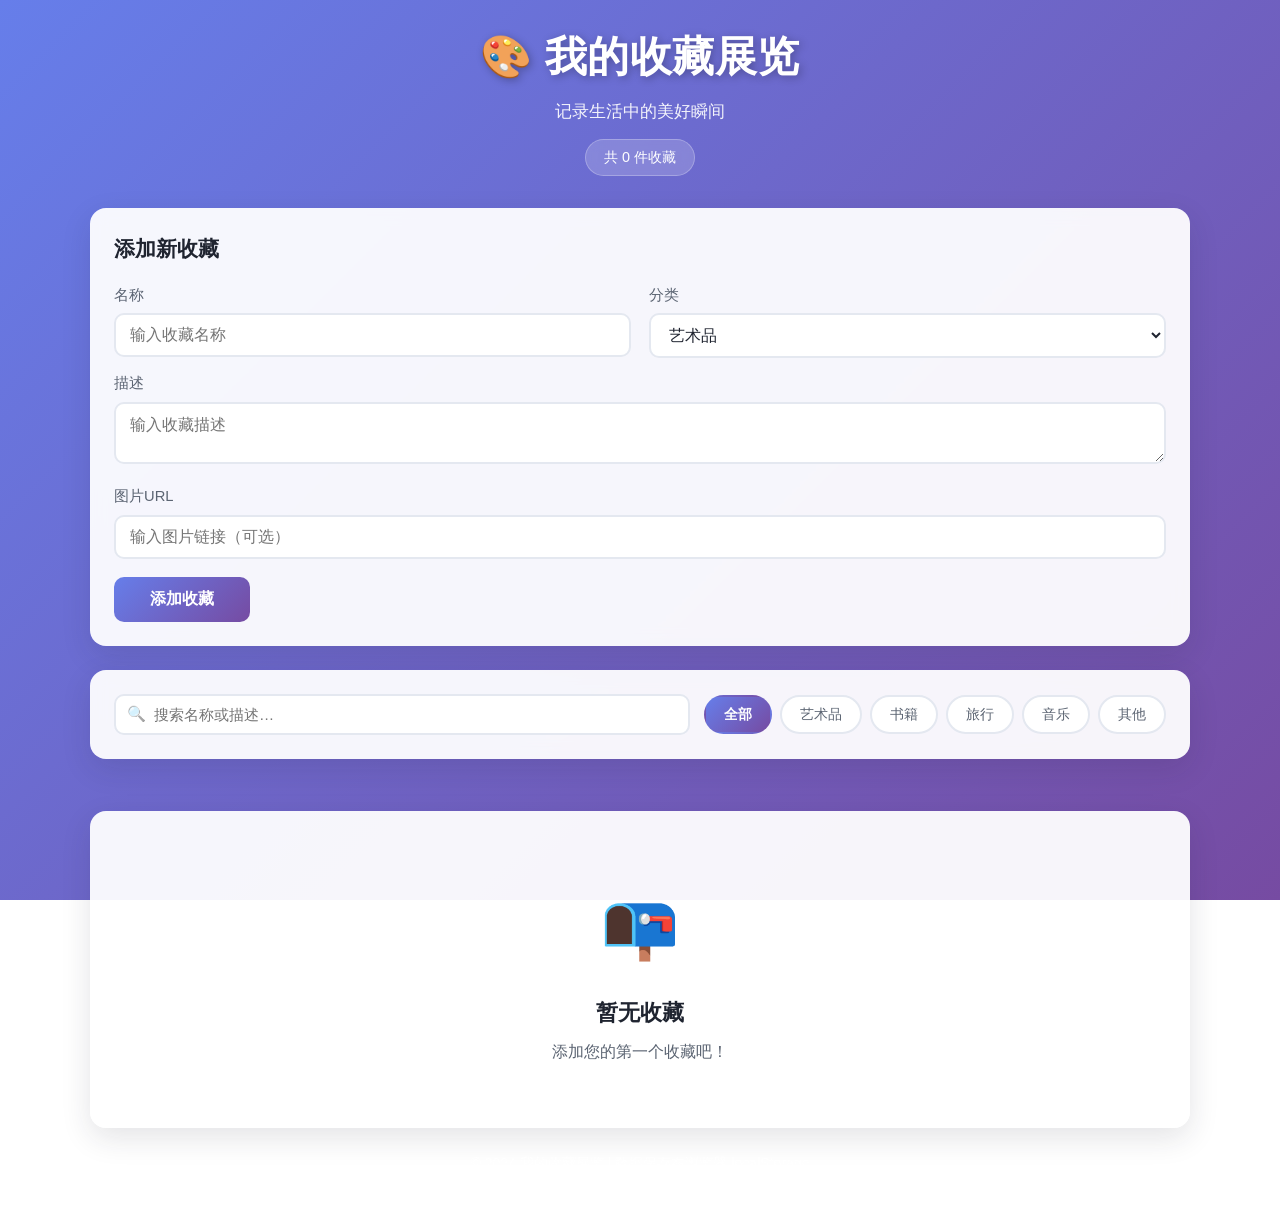
==== index.html @ 1110637a "我的收藏展览：优化后的纯前端收藏管理站" ====
<!DOCTYPE html>
<html lang="zh-CN">
<head>
    <meta charset="UTF-8">
    <meta name="viewport" content="width=device-width, initial-scale=1.0">
    <meta name="description" content="我的收藏展览 - 记录生活中的美好瞬间">
    <meta name="theme-color" content="#667eea">
    <link rel="icon" href="data:image/svg+xml,<svg xmlns='http://www.w3.org/2000/svg' viewBox='0 0 100 100'><text y='.9em' font-size='90'>🎨</text></svg>">
    <title>我的收藏展览</title>
    <link rel="stylesheet" href="style.css">
</head>
<body>
    <header>
        <h1>🎨 我的收藏展览</h1>
        <p>记录生活中的美好瞬间</p>
        <div class="header-stats" id="statCount">共 0 件收藏</div>
    </header>

    <main>
        <section class="panel add-section" aria-labelledby="formTitle">
            <div class="panel-head">
                <h2 id="formTitle">添加新收藏</h2>
                <button type="button" class="btn-cancel-edit" id="cancelEdit" hidden>取消编辑</button>
            </div>
            <form id="addForm">
                <div class="form-grid">
                    <div class="form-group">
                        <label for="name">名称</label>
                        <input type="text" id="name" placeholder="输入收藏名称" required maxlength="60">
                    </div>
                    <div class="form-group">
                        <label for="category">分类</label>
                        <select id="category">
                            <option value="art">艺术品</option>
                            <option value="book">书籍</option>
                            <option value="travel">旅行</option>
                            <option value="music">音乐</option>
                            <option value="other">其他</option>
                        </select>
                    </div>
                    <div class="form-group form-group-full">
                        <label for="description">描述</label>
                        <textarea id="description" placeholder="输入收藏描述" rows="2" maxlength="300"></textarea>
                    </div>
                    <div class="form-group form-group-full">
                        <label for="image">图片URL</label>
                        <input type="url" id="image" placeholder="输入图片链接（可选）">
                    </div>
                </div>
                <button type="submit" id="submitBtn">添加收藏</button>
            </form>
        </section>

        <section class="panel filter-section" aria-label="筛选与搜索">
            <div class="filter-row">
                <div class="search-box">
                    <span class="search-icon" aria-hidden="true">🔍</span>
                    <input type="search" id="searchInput" placeholder="搜索名称或描述…" autocomplete="off">
                </div>
                <div class="filter-buttons" role="tablist" aria-label="分类筛选">
                    <button class="filter-btn active" data-category="all" role="tab" aria-selected="true">全部</button>
                    <button class="filter-btn" data-category="art" role="tab" aria-selected="false">艺术品</button>
                    <button class="filter-btn" data-category="book" role="tab" aria-selected="false">书籍</button>
                    <button class="filter-btn" data-category="travel" role="tab" aria-selected="false">旅行</button>
                    <button class="filter-btn" data-category="music" role="tab" aria-selected="false">音乐</button>
                    <button class="filter-btn" data-category="other" role="tab" aria-selected="false">其他</button>
                </div>
            </div>
        </section>

        <div class="collection-grid" id="collectionGrid" aria-live="polite"></div>

        <div class="empty-state" id="emptyState" hidden>
            <div class="empty-icon">📭</div>
            <h3 id="emptyTitle">暂无收藏</h3>
            <p id="emptyText">添加您的第一个收藏吧！</p>
        </div>
    </main>

    <footer>
        <p>© 2024 我的收藏展览 | 数据保存在浏览器 localStorage</p>
    </footer>

    <script src="script.js" defer></script>
</body>
</html>
---- style.css ----
:root {
    --primary: #667eea;
    --primary-dark: #5a67d8;
    --accent: #764ba2;
    --bg-start: #667eea;
    --bg-end: #764ba2;
    --text: #1f2430;
    --text-soft: #5b6472;
    --card-bg: rgba(255, 255, 255, 0.94);
    --border: #e4e8f0;
    --radius: 16px;
    --shadow: 0 10px 30px rgba(31, 36, 48, 0.12);
    --shadow-hover: 0 18px 44px rgba(31, 36, 48, 0.2);
    --danger: #ff6b6b;
    --danger-dark: #e05252;
}

* {
    margin: 0;
    padding: 0;
    box-sizing: border-box;
}

html {
    color-scheme: light;
}

body {
    font-family: "Segoe UI", "PingFang SC", "Microsoft YaHei", Tahoma, Geneva, Verdana, sans-serif;
    background: linear-gradient(135deg, var(--bg-start) 0%, var(--bg-end) 100%);
    background-attachment: fixed;
    min-height: 100vh;
    padding: 24px 16px 40px;
    color: var(--text);
    line-height: 1.6;
}

header {
    text-align: center;
    color: white;
    margin-bottom: 32px;
}

header h1 {
    font-size: clamp(1.8rem, 4vw, 2.6rem);
    margin-bottom: 8px;
    text-shadow: 2px 2px 8px rgba(0, 0, 0, 0.28);
    letter-spacing: 0.5px;
}

header p {
    font-size: 1.05rem;
    opacity: 0.92;
}

.header-stats {
    display: inline-block;
    margin-top: 14px;
    padding: 6px 18px;
    border-radius: 999px;
    background: rgba(255, 255, 255, 0.18);
    backdrop-filter: blur(6px);
    -webkit-backdrop-filter: blur(6px);
    font-size: 0.9rem;
    font-weight: 500;
    border: 1px solid rgba(255, 255, 255, 0.25);
}

main {
    max-width: 1100px;
    margin: 0 auto;
}

.panel {
    background: var(--card-bg);
    border-radius: var(--radius);
    padding: 24px;
    margin-bottom: 24px;
    box-shadow: var(--shadow);
    backdrop-filter: blur(8px);
    -webkit-backdrop-filter: blur(8px);
}

.panel-head {
    display: flex;
    align-items: center;
    justify-content: space-between;
    margin-bottom: 18px;
    gap: 12px;
}

.panel-head h2 {
    font-size: 1.3rem;
    color: var(--text);
}

.btn-cancel-edit {
    padding: 6px 14px;
    border: 1px solid var(--border);
    border-radius: 8px;
    background: #f5f7fb;
    color: var(--text-soft);
    font-size: 0.85rem;
    cursor: pointer;
    transition: all 0.2s;
}

.btn-cancel-edit:hover {
    background: #eaeef6;
    color: var(--text);
}

.form-grid {
    display: grid;
    grid-template-columns: 1fr 1fr;
    gap: 14px 18px;
}

.form-group-full {
    grid-column: 1 / -1;
}

.form-group label {
    display: block;
    margin-bottom: 6px;
    color: var(--text-soft);
    font-weight: 500;
    font-size: 0.92rem;
}

.form-group input,
.form-group textarea,
.form-group select {
    width: 100%;
    padding: 11px 14px;
    border: 2px solid var(--border);
    border-radius: 10px;
    font-size: 0.98rem;
    font-family: inherit;
    color: var(--text);
    background: #fff;
    transition: border-color 0.2s, box-shadow 0.2s;
}

.form-group input:focus,
.form-group textarea:focus,
.form-group select:focus {
    outline: none;
    border-color: var(--primary);
    box-shadow: 0 0 0 3px rgba(102, 126, 234, 0.18);
}

#addForm > button[type="submit"] {
    margin-top: 18px;
    background: linear-gradient(135deg, var(--primary) 0%, var(--accent) 100%);
    color: white;
    border: none;
    padding: 12px 36px;
    border-radius: 10px;
    font-size: 1rem;
    font-weight: 600;
    cursor: pointer;
    transition: transform 0.18s, box-shadow 0.18s, filter 0.18s;
}

#addForm > button[type="submit"]:hover {
    transform: translateY(-2px);
    box-shadow: 0 8px 24px rgba(102, 126, 234, 0.45);
    filter: brightness(1.05);
}

#addForm > button[type="submit"]:active {
    transform: translateY(0);
}

/* ---- Filter & search ---- */
.filter-row {
    display: flex;
    flex-wrap: wrap;
    align-items: center;
    gap: 14px;
}

.search-box {
    position: relative;
    flex: 1 1 240px;
    min-width: 200px;
}

.search-icon {
    position: absolute;
    left: 13px;
    top: 50%;
    transform: translateY(-50%);
    font-size: 0.95rem;
    opacity: 0.55;
    pointer-events: none;
}

.search-box input {
    width: 100%;
    padding: 10px 14px 10px 38px;
    border: 2px solid var(--border);
    border-radius: 10px;
    font-size: 0.95rem;
    font-family: inherit;
    transition: border-color 0.2s, box-shadow 0.2s;
}

.search-box input:focus {
    outline: none;
    border-color: var(--primary);
    box-shadow: 0 0 0 3px rgba(102, 126, 234, 0.18);
}

.filter-buttons {
    display: flex;
    flex-wrap: wrap;
    gap: 8px;
}

.filter-btn {
    padding: 8px 18px;
    border: 2px solid var(--border);
    border-radius: 999px;
    background: #fff;
    color: var(--text-soft);
    cursor: pointer;
    transition: all 0.22s;
    font-size: 0.88rem;
    font-family: inherit;
}

.filter-btn:hover {
    border-color: var(--primary);
    color: var(--primary);
}

.filter-btn.active {
    background: linear-gradient(135deg, var(--primary) 0%, var(--accent) 100%);
    border-color: transparent;
    color: white;
    font-weight: 600;
}

/* ---- Collection grid & cards ---- */
.collection-grid {
    display: grid;
    grid-template-columns: repeat(auto-fill, minmax(270px, 1fr));
    gap: 22px;
    margin-bottom: 28px;
}

.collection-card {
    background: var(--card-bg);
    border-radius: var(--radius);
    overflow: hidden;
    box-shadow: var(--shadow);
    transition: transform 0.25s, box-shadow 0.25s;
    display: flex;
    flex-direction: column;
    animation: cardIn 0.35s ease both;
}

@keyframes cardIn {
    from {
        opacity: 0;
        transform: translateY(10px);
    }
    to {
        opacity: 1;
        transform: translateY(0);
    }
}

.collection-card:hover {
    transform: translateY(-6px);
    box-shadow: var(--shadow-hover);
}

.card-image {
    width: 100%;
    aspect-ratio: 16 / 10;
    background: linear-gradient(135deg, #eef1f8 0%, #d8ddf0 100%);
    display: flex;
    align-items: center;
    justify-content: center;
    font-size: 3rem;
    overflow: hidden;
}

.card-image img {
    width: 100%;
    height: 100%;
    object-fit: cover;
    display: block;
}

.card-image .img-fallback {
    font-size: 3rem;
}

.card-content {
    padding: 18px 20px 20px;
    display: flex;
    flex-direction: column;
    flex: 1;
}

.card-meta {
    display: flex;
    align-items: center;
    justify-content: space-between;
    margin-bottom: 10px;
}

.card-category {
    display: inline-block;
    padding: 3px 12px;
    border-radius: 999px;
    font-size: 0.78rem;
    font-weight: 600;
    background: #eef1fb;
    color: var(--primary-dark);
}

.card-category.cat-book { background: #e8f6ef; color: #1f9d63; }
.card-category.cat-travel { background: #e8f1fd; color: #2f7de1; }
.card-category.cat-music { background: #fdeef4; color: #d4558e; }
.card-category.cat-other { background: #f3f0ec; color: #8a7a5c; }

.card-date {
    font-size: 0.75rem;
    color: var(--text-soft);
    opacity: 0.8;
}

.card-title {
    font-size: 1.18rem;
    color: var(--text);
    margin-bottom: 8px;
    word-break: break-word;
}

.card-description {
    color: var(--text-soft);
    font-size: 0.9rem;
    line-height: 1.55;
    margin-bottom: 16px;
    flex: 1;
    word-break: break-word;
    display: -webkit-box;
    -webkit-line-clamp: 3;
    -webkit-box-orient: vertical;
    overflow: hidden;
}

.card-actions {
    display: flex;
    gap: 10px;
}

.btn-edit,
.btn-delete {
    flex: 1;
    padding: 9px 10px;
    border: none;
    border-radius: 9px;
    cursor: pointer;
    font-size: 0.88rem;
    font-family: inherit;
    font-weight: 500;
    transition: background 0.2s, transform 0.15s;
}

.btn-edit {
    background: #eef1fb;
    color: var(--primary-dark);
}

.btn-edit:hover {
    background: #dfe5fa;
    transform: translateY(-1px);
}

.btn-delete {
    background: var(--danger);
    color: white;
}

.btn-delete:hover {
    background: var(--danger-dark);
    transform: translateY(-1px);
}

/* ---- Empty state ---- */
.empty-state {
    background: var(--card-bg);
    border-radius: var(--radius);
    padding: 64px 20px;
    text-align: center;
    box-shadow: var(--shadow);
}

.empty-icon {
    font-size: 4rem;
    margin-bottom: 18px;
}

.empty-state h3 {
    color: var(--text);
    margin-bottom: 8px;
    font-size: 1.4rem;
}

.empty-state p {
    color: var(--text-soft);
    font-size: 0.98rem;
}

footer {
    text-align: center;
    color: white;
    margin-top: 24px;
    opacity: 0.85;
    font-size: 0.88rem;
}

/* ---- Focus visibility ---- */
button:focus-visible,
input:focus-visible,
select:focus-visible,
textarea:focus-visible {
    outline: 3px solid rgba(255, 255, 255, 0.6);
    outline-offset: 2px;
}

/* ---- Responsive ---- */
@media (max-width: 640px) {
    body {
        padding: 16px 12px 32px;
    }

    .form-grid {
        grid-template-columns: 1fr;
    }

    .collection-grid {
        grid-template-columns: 1fr;
        gap: 18px;
    }

    .filter-row {
        flex-direction: column;
        align-items: stretch;
    }
}

/* ---- Reduced motion ---- */
@media (prefers-reduced-motion: reduce) {
    *,
    *::before,
    *::after {
        animation-duration: 0.01ms !important;
        transition-duration: 0.01ms !important;
    }
}
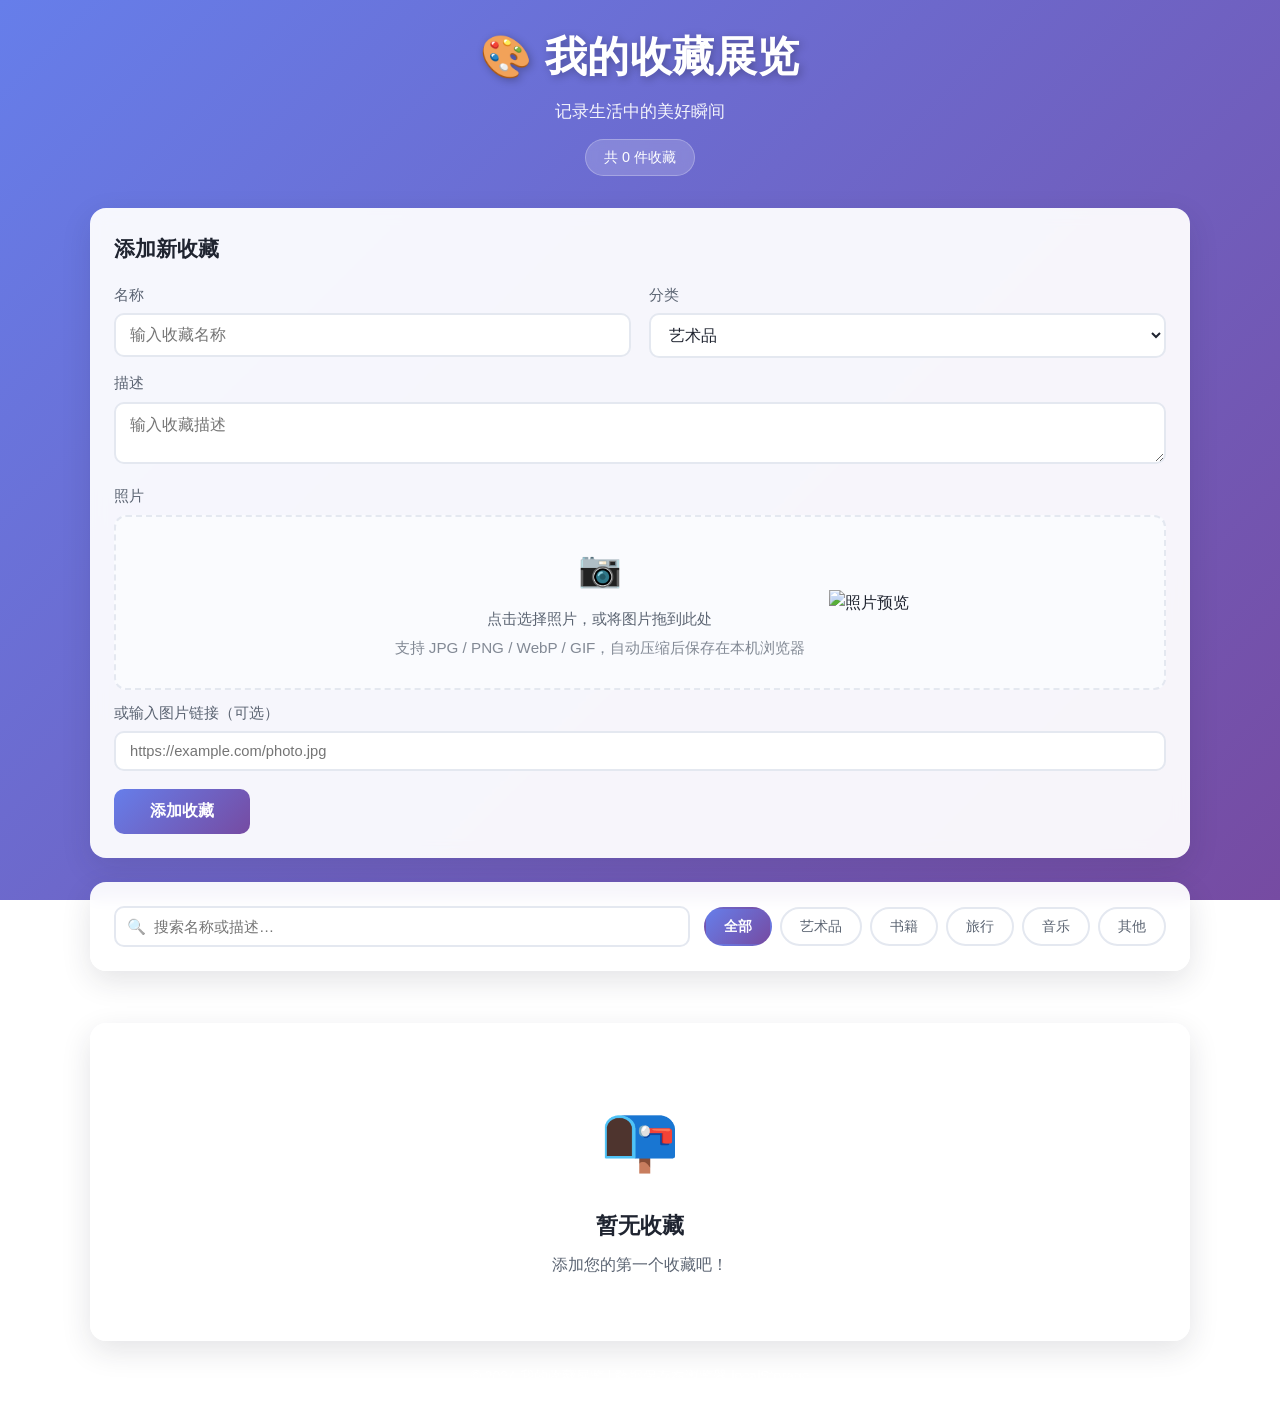
==== commit ab907957: "新增照片上传：文件选择/拖拽 + 本地压缩存储" ====
--- a/index.html
+++ b/index.html
@@ -42,9 +42,23 @@
                         <label for="description">描述</label>
                         <textarea id="description" placeholder="输入收藏描述" rows="2" maxlength="300"></textarea>
                     </div>
+
                     <div class="form-group form-group-full">
-                        <label for="image">图片URL</label>
-                        <input type="url" id="image" placeholder="输入图片链接（可选）">
+                        <label>照片</label>
+                        <div class="upload-zone" id="uploadZone" role="button" tabindex="0" aria-label="上传照片">
+                            <input type="file" id="imageFile" accept="image/*" hidden>
+                            <div class="upload-placeholder" id="uploadPlaceholder">
+                                <span class="upload-icon">📷</span>
+                                <p>点击选择照片，或将图片拖到此处</p>
+                                <p class="upload-hint">支持 JPG / PNG / WebP / GIF，自动压缩后保存在本机浏览器</p>
+                            </div>
+                            <img id="imagePreview" class="upload-preview" hidden alt="照片预览">
+                            <button type="button" class="btn-remove-image" id="removeImage" hidden>✕ 移除照片</button>
+                        </div>
+                        <div class="url-fallback">
+                            <label for="imageUrl" class="url-label">或输入图片链接（可选）</label>
+                            <input type="url" id="imageUrl" placeholder="https://example.com/photo.jpg">
+                        </div>
                     </div>
                 </div>
                 <button type="submit" id="submitBtn">添加收藏</button>
--- a/style.css
+++ b/style.css
@@ -173,6 +173,109 @@
     transform: translateY(0);
 }
 
+/* ---- Photo upload ---- */
+.upload-zone {
+    position: relative;
+    border: 2px dashed var(--border);
+    border-radius: 12px;
+    background: #fafbfe;
+    min-height: 150px;
+    display: flex;
+    align-items: center;
+    justify-content: center;
+    cursor: pointer;
+    transition: border-color 0.2s, background 0.2s;
+    overflow: hidden;
+}
+
+.upload-zone:hover,
+.upload-zone:focus-visible {
+    border-color: var(--primary);
+    background: #f3f5fd;
+}
+
+.upload-zone.dragover {
+    border-color: var(--primary);
+    background: #edf0fd;
+}
+
+.upload-placeholder {
+    text-align: center;
+    color: var(--text-soft);
+    padding: 24px;
+    pointer-events: none;
+}
+
+.upload-icon {
+    display: block;
+    font-size: 2.2rem;
+    margin-bottom: 10px;
+}
+
+.upload-placeholder p {
+    font-size: 0.95rem;
+    margin-bottom: 4px;
+}
+
+.upload-hint {
+    font-size: 0.8rem;
+    opacity: 0.75;
+}
+
+.upload-preview {
+    display: block;
+    max-width: 100%;
+    max-height: 260px;
+    object-fit: contain;
+}
+
+.btn-remove-image {
+    position: absolute;
+    top: 10px;
+    right: 10px;
+    padding: 5px 12px;
+    border: none;
+    border-radius: 999px;
+    background: rgba(31, 36, 48, 0.72);
+    color: white;
+    font-size: 0.82rem;
+    cursor: pointer;
+    transition: background 0.2s;
+}
+
+.btn-remove-image:hover {
+    background: var(--danger);
+}
+
+.url-fallback {
+    margin-top: 12px;
+}
+
+.url-label {
+    display: block;
+    margin-bottom: 6px;
+    color: var(--text-soft);
+    font-weight: 500;
+    font-size: 0.88rem;
+}
+
+.url-fallback input {
+    width: 100%;
+    padding: 10px 14px;
+    border: 2px solid var(--border);
+    border-radius: 10px;
+    font-size: 0.92rem;
+    font-family: inherit;
+    color: var(--text);
+    transition: border-color 0.2s, box-shadow 0.2s;
+}
+
+.url-fallback input:focus {
+    outline: none;
+    border-color: var(--primary);
+    box-shadow: 0 0 0 3px rgba(102, 126, 234, 0.18);
+}
+
 /* ---- Filter & search ---- */
 .filter-row {
     display: flex;
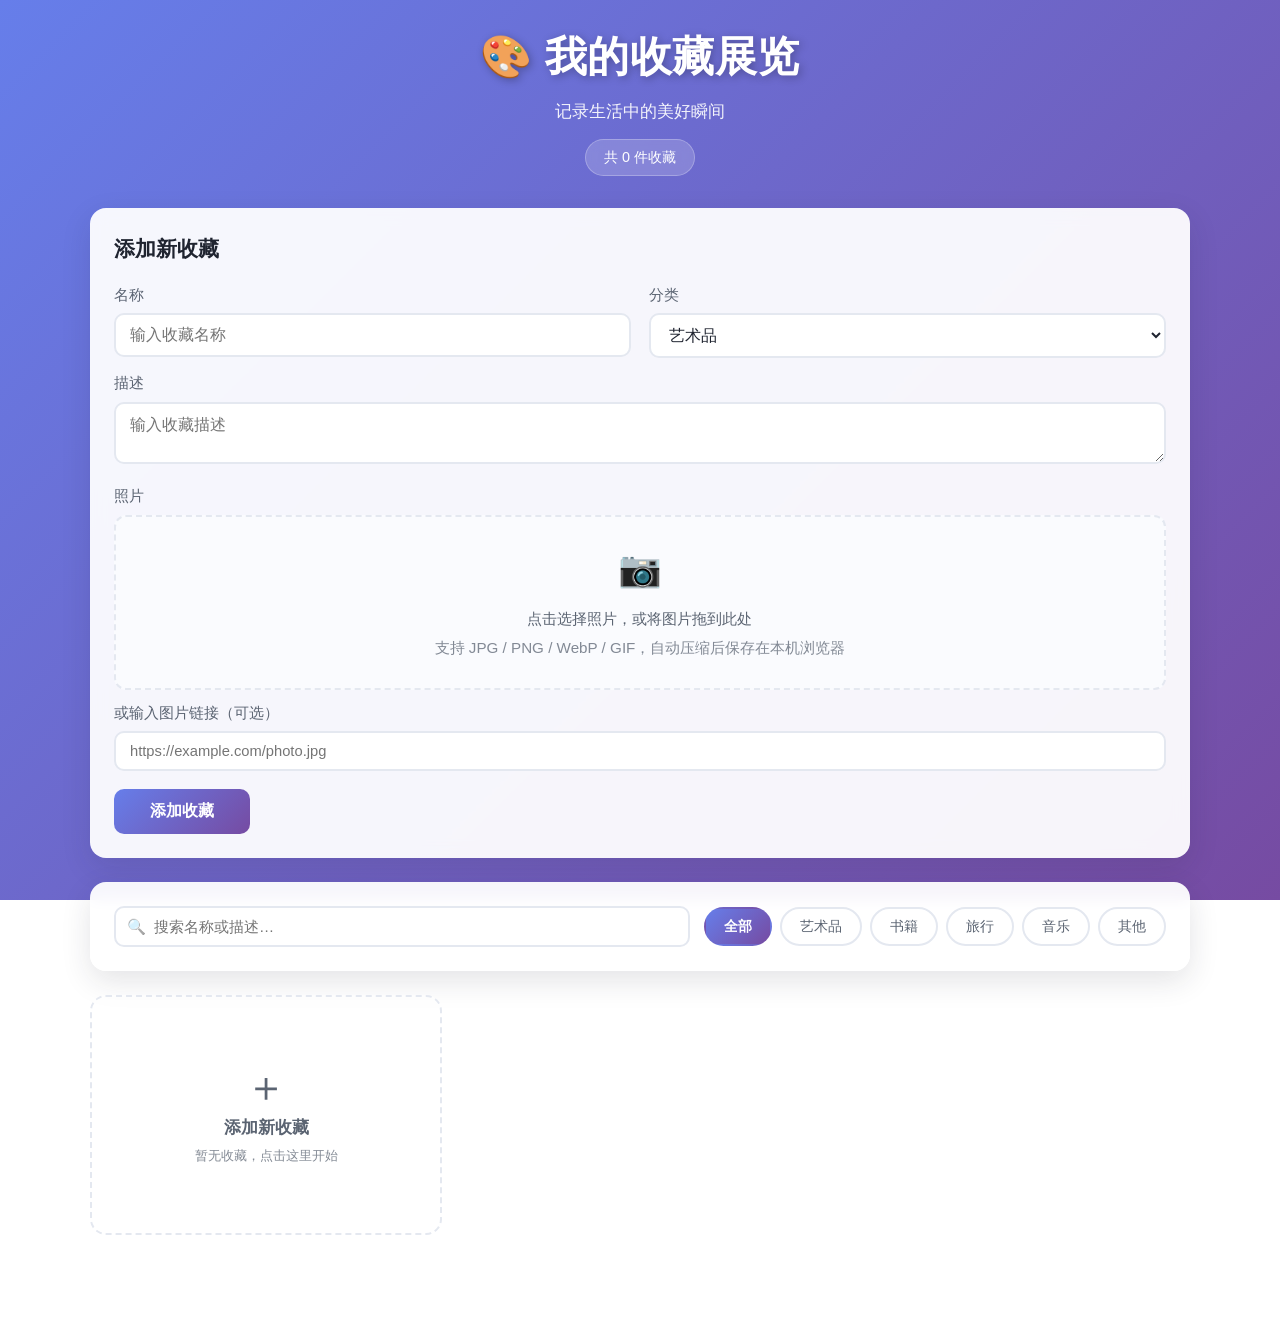
==== commit 5135bb5b: "陈列区首位常驻占位区块：网格永不空，删除最后一个不再残留旧卡片" ====
--- a/index.html
+++ b/index.html
@@ -83,18 +83,25 @@
         </section>
 
         <div class="collection-grid" id="collectionGrid" aria-live="polite"></div>
-
-        <div class="empty-state" id="emptyState" hidden>
-            <div class="empty-icon">📭</div>
-            <h3 id="emptyTitle">暂无收藏</h3>
-            <p id="emptyText">添加您的第一个收藏吧！</p>
-        </div>
     </main>
 
     <footer>
         <p>© 2024 我的收藏展览 | 数据保存在浏览器 localStorage</p>
     </footer>
 
+    <!-- Custom delete-confirm dialog (works even where window.confirm is blocked) -->
+    <div class="modal-overlay" id="deleteModal" hidden>
+        <div class="modal-dialog" role="dialog" aria-modal="true" aria-labelledby="deleteModalTitle">
+            <div class="modal-icon">🗑️</div>
+            <h3 id="deleteModalTitle">确定要删除这个收藏吗？</h3>
+            <p class="modal-text">删除后无法恢复</p>
+            <div class="modal-actions">
+                <button type="button" class="btn-modal-cancel" id="modalCancel">取消</button>
+                <button type="button" class="btn-modal-confirm" id="modalConfirm">删除</button>
+            </div>
+        </div>
+    </div>
+
     <script src="script.js" defer></script>
 </body>
 </html>
--- a/style.css
+++ b/style.css
@@ -21,6 +21,12 @@
     box-sizing: border-box;
 }
 
+/* The hidden attribute must always win over author display rules
+   (e.g. .collection-grid { display: grid }) so hiding really hides. */
+[hidden] {
+    display: none !important;
+}
+
 html {
     color-scheme: light;
 }
@@ -354,6 +360,48 @@
     margin-bottom: 28px;
 }
 
+/* ---- Placeholder card (always first grid slot) ---- */
+.placeholder-card {
+    display: flex;
+    flex-direction: column;
+    align-items: center;
+    justify-content: center;
+    gap: 8px;
+    min-height: 240px;
+    padding: 24px;
+    border: 2px dashed var(--border);
+    border-radius: var(--radius);
+    background: rgba(255, 255, 255, 0.45);
+    color: var(--text-soft);
+    cursor: pointer;
+    font-family: inherit;
+    transition: border-color 0.2s, background 0.2s, transform 0.2s;
+    animation: cardIn 0.35s ease both;
+}
+
+.placeholder-card:hover {
+    border-color: var(--primary);
+    background: rgba(255, 255, 255, 0.72);
+    color: var(--primary);
+    transform: translateY(-4px);
+}
+
+.placeholder-icon {
+    font-size: 2.6rem;
+    line-height: 1;
+    font-weight: 300;
+}
+
+.placeholder-title {
+    font-size: 1.05rem;
+    font-weight: 600;
+}
+
+.placeholder-sub {
+    font-size: 0.82rem;
+    opacity: 0.75;
+}
+
 .collection-card {
     background: var(--card-bg);
     border-radius: var(--radius);
@@ -568,3 +616,101 @@
         transition-duration: 0.01ms !important;
     }
 }
+
+/* ---- Custom delete-confirm modal ---- */
+.modal-overlay {
+    position: fixed;
+    inset: 0;
+    background: rgba(15, 18, 30, 0.55);
+    display: flex;
+    align-items: center;
+    justify-content: center;
+    z-index: 1000;
+    padding: 20px;
+    animation: fadeIn 0.18s ease;
+}
+
+.modal-overlay[hidden] {
+    display: none;
+}
+
+.modal-dialog {
+    background: #fff;
+    border-radius: 16px;
+    padding: 28px 26px 24px;
+    max-width: 340px;
+    width: 100%;
+    text-align: center;
+    box-shadow: 0 24px 60px rgba(0, 0, 0, 0.32);
+    animation: modalIn 0.2s ease;
+}
+
+.modal-icon {
+    font-size: 2.4rem;
+    margin-bottom: 10px;
+}
+
+.modal-dialog h3 {
+    font-size: 1.15rem;
+    margin-bottom: 6px;
+    color: var(--text);
+}
+
+.modal-text {
+    color: var(--text-soft);
+    font-size: 0.9rem;
+    margin-bottom: 22px;
+}
+
+.modal-actions {
+    display: flex;
+    gap: 10px;
+}
+
+.btn-modal-cancel,
+.btn-modal-confirm {
+    flex: 1;
+    padding: 11px 10px;
+    border: none;
+    border-radius: 9px;
+    font-size: 0.92rem;
+    font-family: inherit;
+    font-weight: 600;
+    cursor: pointer;
+    transition: background 0.2s, transform 0.15s;
+}
+
+.btn-modal-cancel {
+    background: #eef1f6;
+    color: var(--text-soft);
+}
+
+.btn-modal-cancel:hover {
+    background: #e2e6ee;
+}
+
+.btn-modal-confirm {
+    background: var(--danger);
+    color: #fff;
+}
+
+.btn-modal-confirm:hover {
+    background: var(--danger-dark);
+    transform: translateY(-1px);
+}
+
+@keyframes fadeIn {
+    from { opacity: 0; }
+    to { opacity: 1; }
+}
+
+@keyframes modalIn {
+    from {
+        opacity: 0;
+        transform: scale(0.94) translateY(8px);
+    }
+    to {
+        opacity: 1;
+        transform: none;
+    }
+}
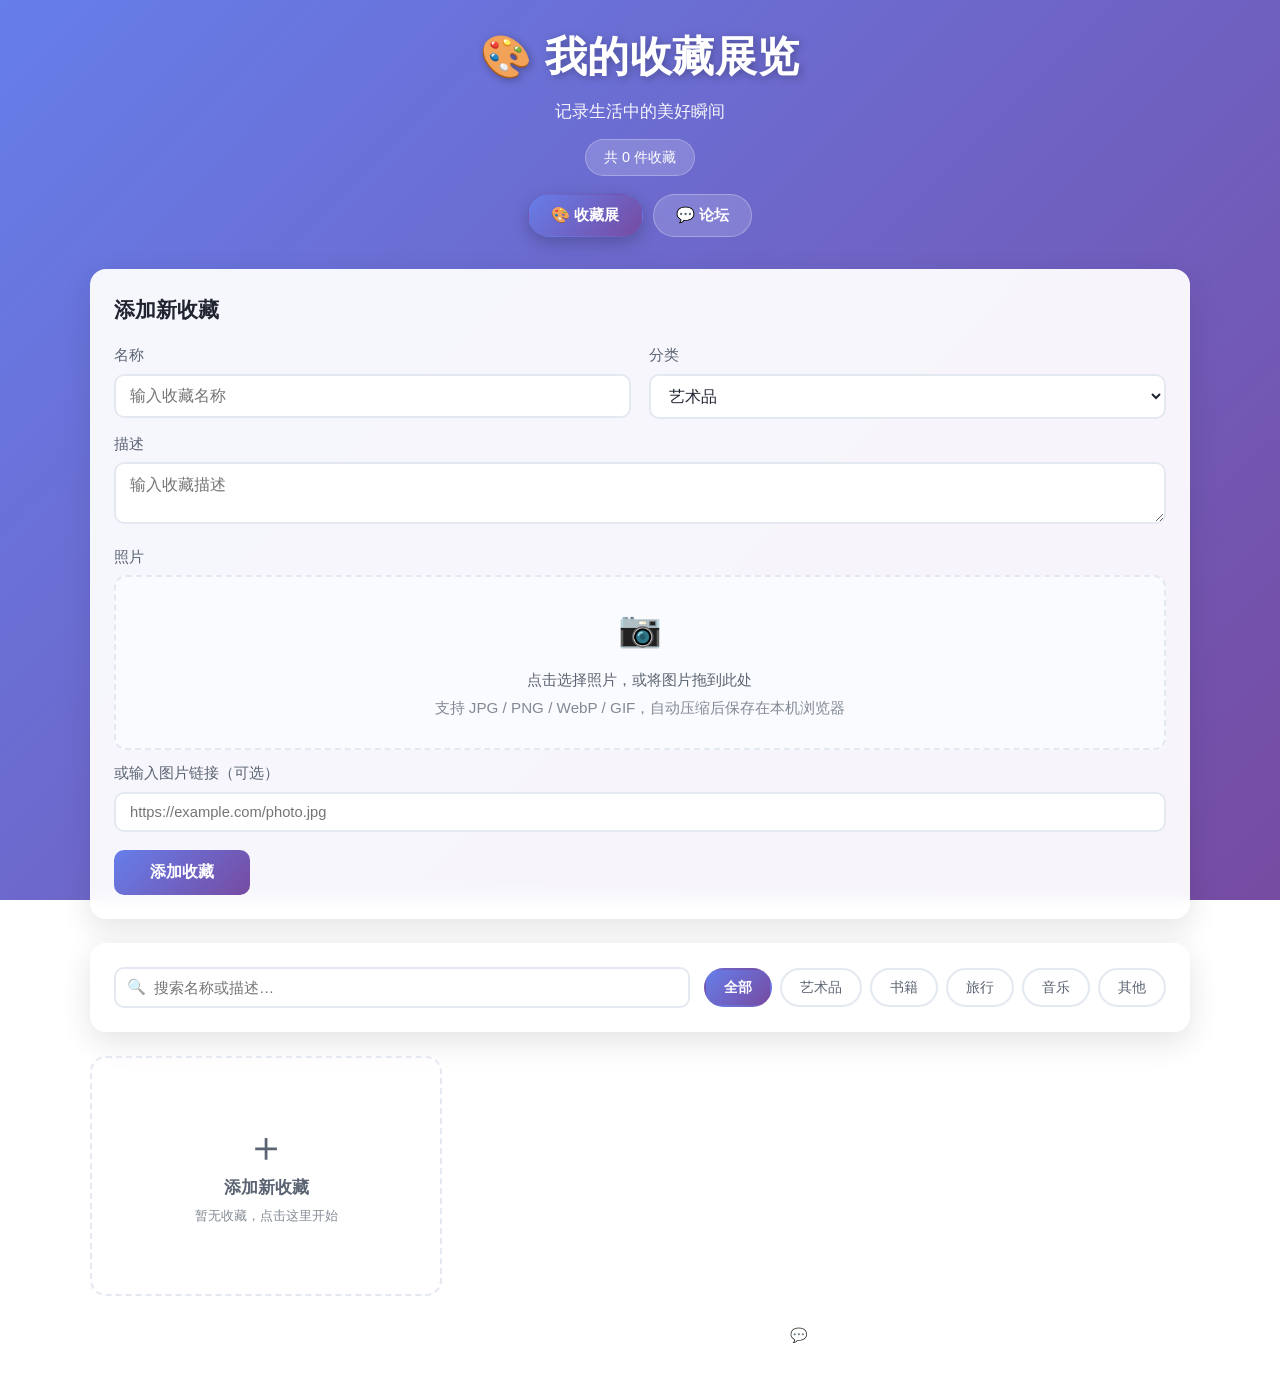
==== commit 14b92ad4: "feat: 新增收藏论坛（Supabase 后端）并支持 Zeabur 容器部署 - 新增 forum.html/forum.css/forum.js：发帖、回复、分类筛选、昵称记忆 - 新增 sup" ====
--- a/index.html
+++ b/index.html
@@ -14,6 +14,10 @@
         <h1>🎨 我的收藏展览</h1>
         <p>记录生活中的美好瞬间</p>
         <div class="header-stats" id="statCount">共 0 件收藏</div>
+        <nav class="site-nav" aria-label="主导航">
+            <a href="index.html" class="nav-link active">🎨 收藏展</a>
+            <a href="forum.html" class="nav-link">💬 论坛</a>
+        </nav>
     </header>
 
     <main>
@@ -86,7 +90,7 @@
     </main>
 
     <footer>
-        <p>© 2024 我的收藏展览 | 数据保存在浏览器 localStorage</p>
+        <p>© 2024 我的收藏展览 | 收藏数据保存在浏览器 localStorage · <a class="footer-link" href="forum.html">💬 前往论坛</a></p>
     </footer>
 
     <!-- Custom delete-confirm dialog (works even where window.confirm is blocked) -->
--- a/style.css
+++ b/style.css
@@ -714,3 +714,51 @@
         transform: none;
     }
 }
+/* ============================================================
+   站点导航（收藏展 / 论坛 共用）
+   ============================================================ */
+.site-nav {
+    display: flex;
+    justify-content: center;
+    gap: 10px;
+    margin-top: 18px;
+    flex-wrap: wrap;
+}
+
+.nav-link {
+    display: inline-block;
+    padding: 8px 22px;
+    border-radius: 999px;
+    background: rgba(255, 255, 255, 0.16);
+    border: 1px solid rgba(255, 255, 255, 0.28);
+    color: white;
+    text-decoration: none;
+    font-size: 0.95rem;
+    font-weight: 600;
+    backdrop-filter: blur(6px);
+    -webkit-backdrop-filter: blur(6px);
+    transition: background 0.2s, transform 0.18s;
+}
+
+.nav-link:hover {
+    background: rgba(255, 255, 255, 0.3);
+    transform: translateY(-2px);
+}
+
+.nav-link.active {
+    background: linear-gradient(135deg, var(--primary) 0%, var(--accent) 100%);
+    border-color: transparent;
+    box-shadow: 0 6px 18px rgba(0, 0, 0, 0.22);
+}
+
+.footer-link {
+    color: inherit;
+    text-decoration: underline;
+    opacity: 0.95;
+}
+
+.footer-link:hover {
+    opacity: 1;
+    text-decoration: none;
+}
+
